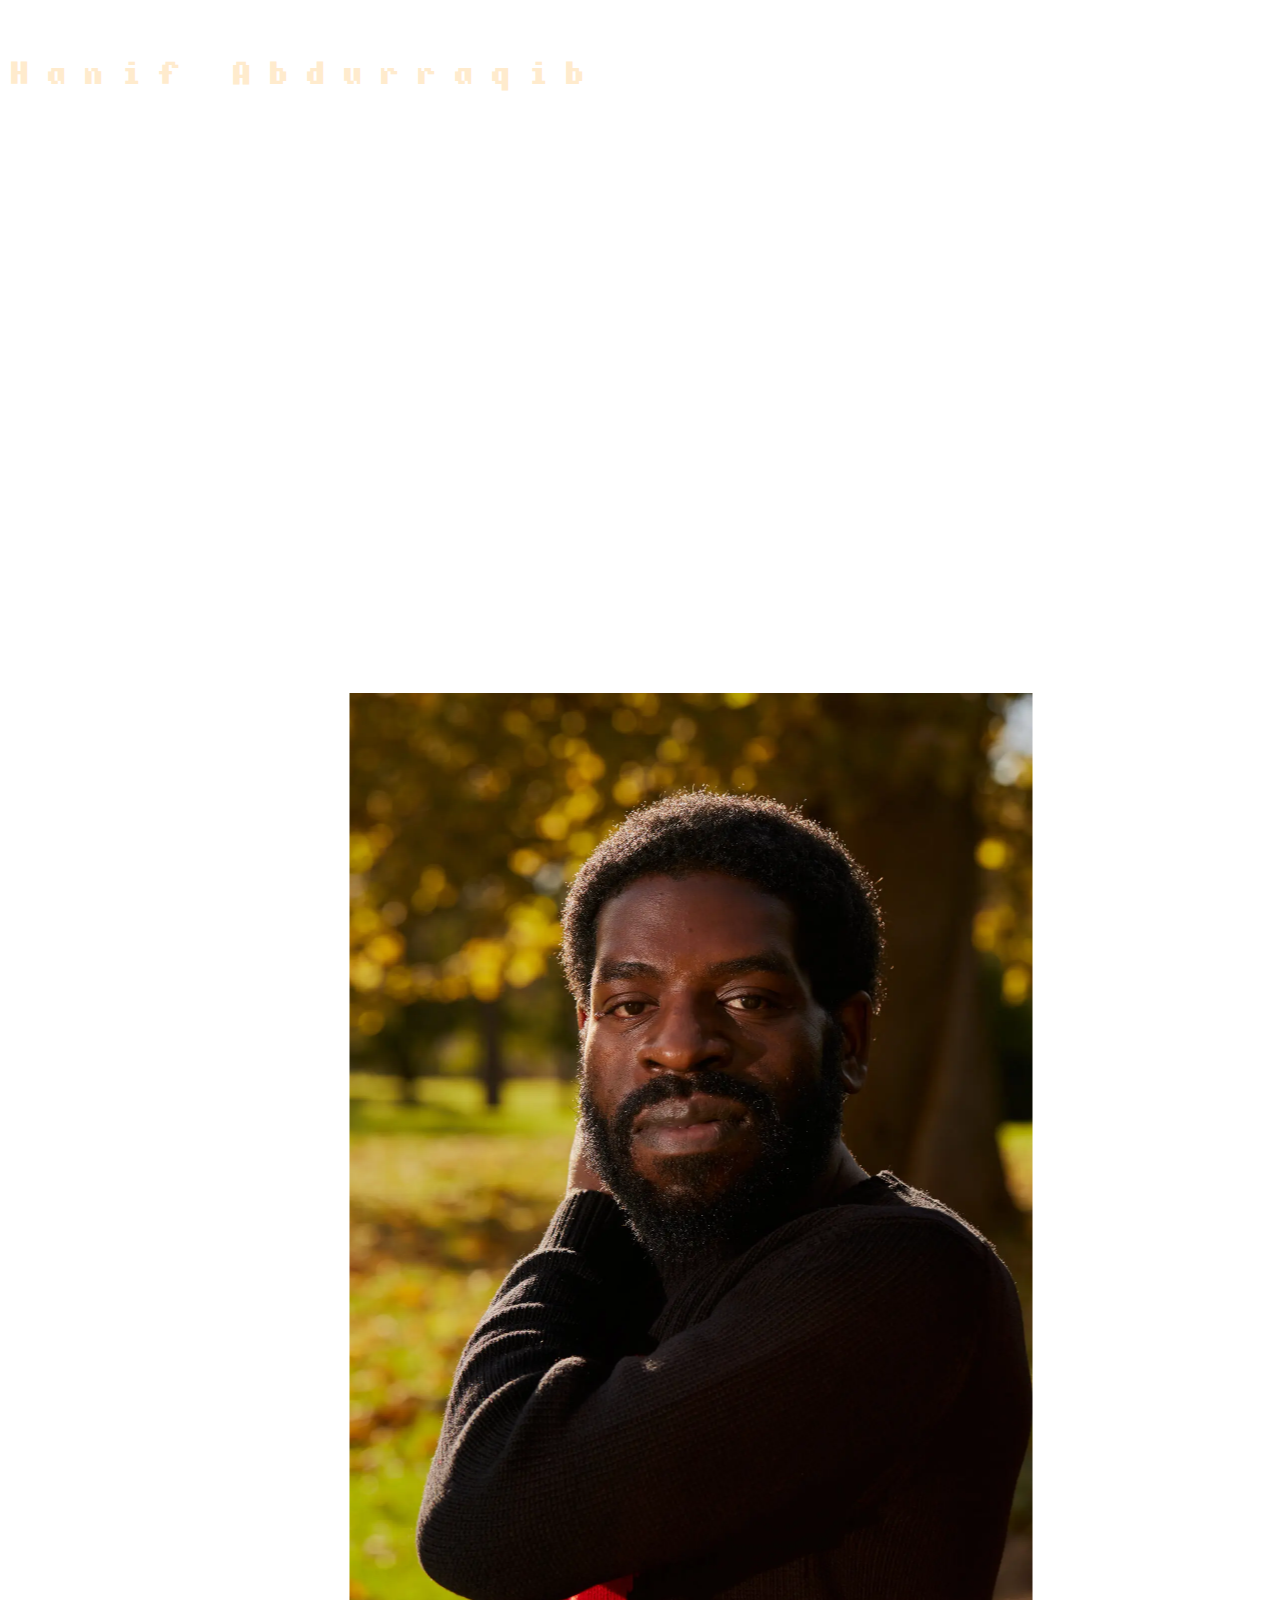
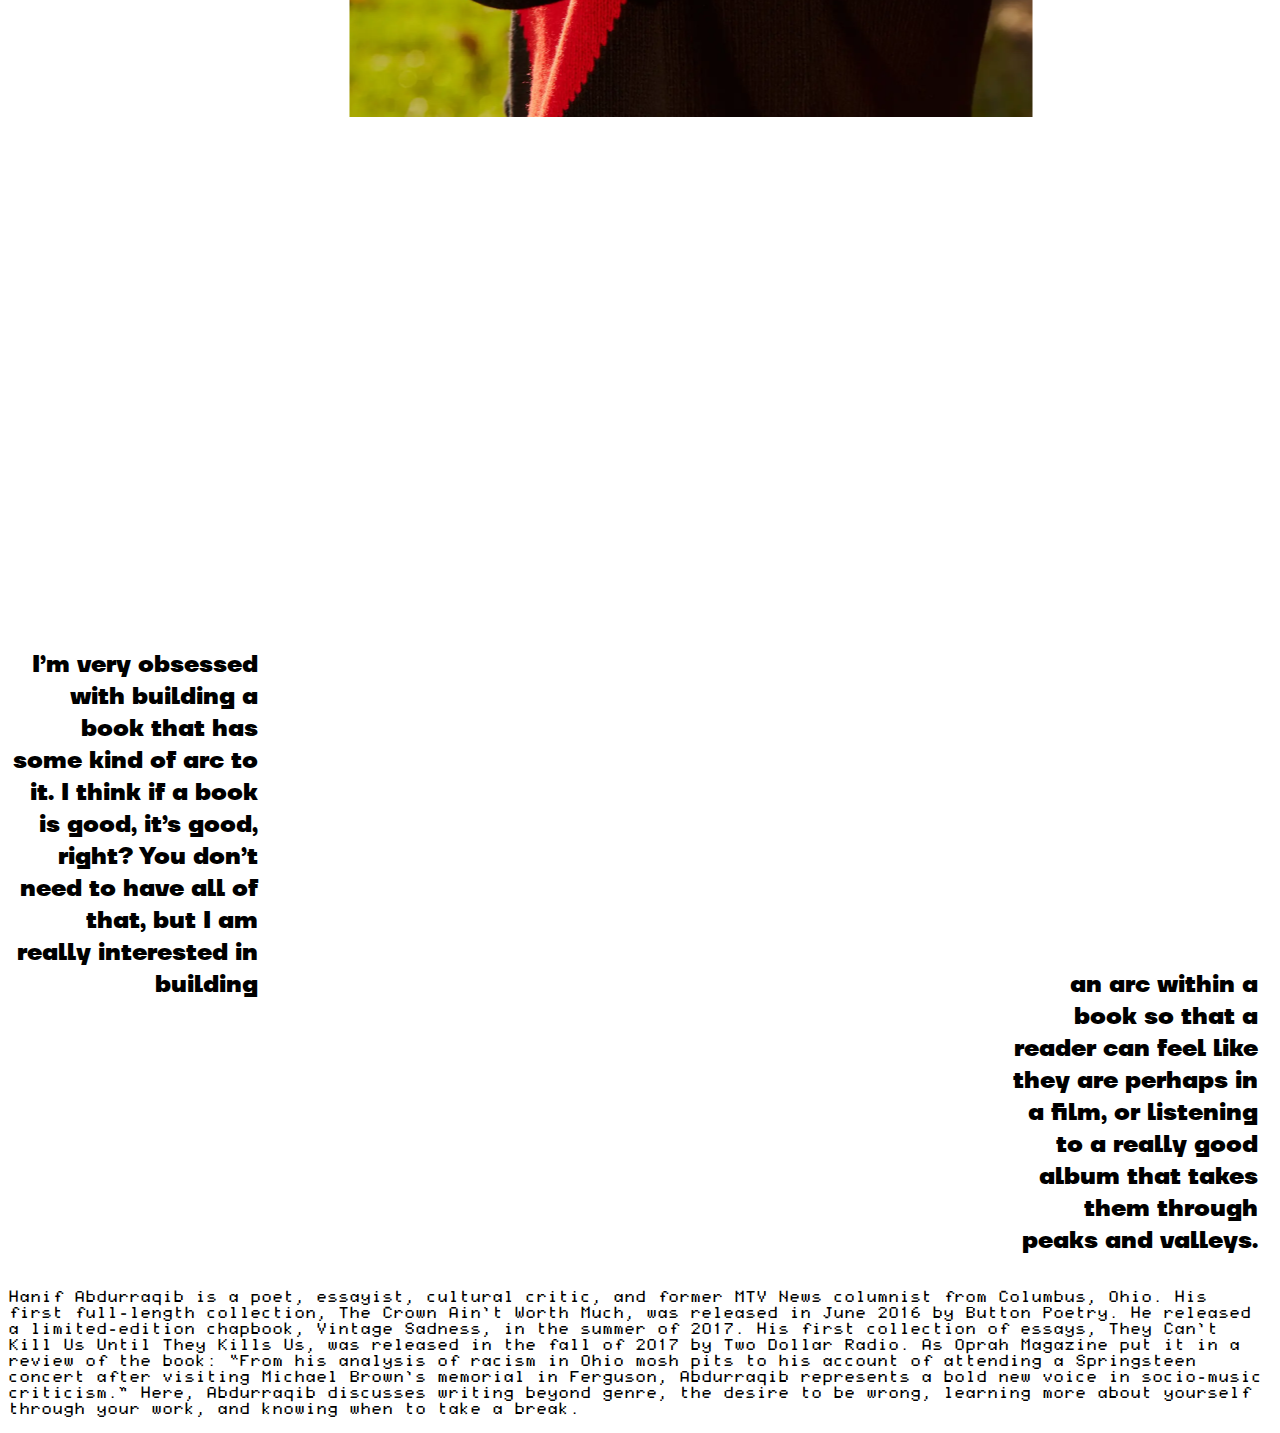
==== abouthanif.html @ cfe7bc78 "new about hanif page" ====
<html>
    <link rel="stylesheet" href="styles.css">
<style>

@font-face {
    font-family: ft88;
    src: url(fonts/FT88-Regular.otf);
}
@font-face {
    font-family: ft88bold;
    src: url(fonts/FT88-Bold.otf);
}
@font-face {
    font-family: ttfirs;
    src: url(fonts/TT\ Firs\ Neue\ Trial\ ExtraBold.ttf);
}
h1{letter-spacing: 15px;}

.header {
  background-color: palegoldenrod;
  text-align: center;
  padding: 20px;
}


</style>

<body>


    <h1 style="font-family: ft88bold; padding-top: 50px; padding-bottom: 70px; " >Hanif Abdurraqib</h1>
    <img src="images/hanif_nytimes_briankaiser.jpg" alt="Hanif" style="scale: 50%;">


    <h2 style=" font-family: ttfirs; text-align: right;" >I’m very obsessed with building a book that has some kind of arc to it. I think if a book is good, it’s good, right? You don’t need to have all of that, but I am really interested in building </h2>



    <h2 style=" font-family: ttfirs; text-align: right; padding-left: 1000px;">an arc within a book so that a reader can feel like they are perhaps in a film, or listening to a really good album that takes them through peaks and valleys.</h2>

    <p style="font-family: ft88;">Hanif Abdurraqib is a poet, essayist, cultural critic, and former MTV News columnist from Columbus, Ohio. His first full-length collection, The Crown Ain’t Worth Much, was released in June 2016 by Button Poetry. He released a limited-edition chapbook, Vintage Sadness, in the summer of 2017. His first collection of essays, They Can’t Kill Us Until They Kills Us, was released in the fall of 2017 by Two Dollar Radio. As Oprah Magazine put it in a review of the book: “From his analysis of racism in Ohio mosh pits to his account of attending a Springsteen concert after visiting Michael Brown’s memorial in Ferguson, Abdurraqib represents a bold new voice in socio-music criticism.” Here, Abdurraqib discusses writing beyond genre, the desire to be wrong, learning more about yourself through your work, and knowing when to take a break.
    </p>

  

</body></html>
---- styles.css ----
@font-face {
    font-family: funfonttrial;
    src: url(fonts/FT88-Regular.otf);
}
h1{color: blanchedalmond;
}
h2{width: 250px; height: 300px;}

body{text-justify: newspaper;}
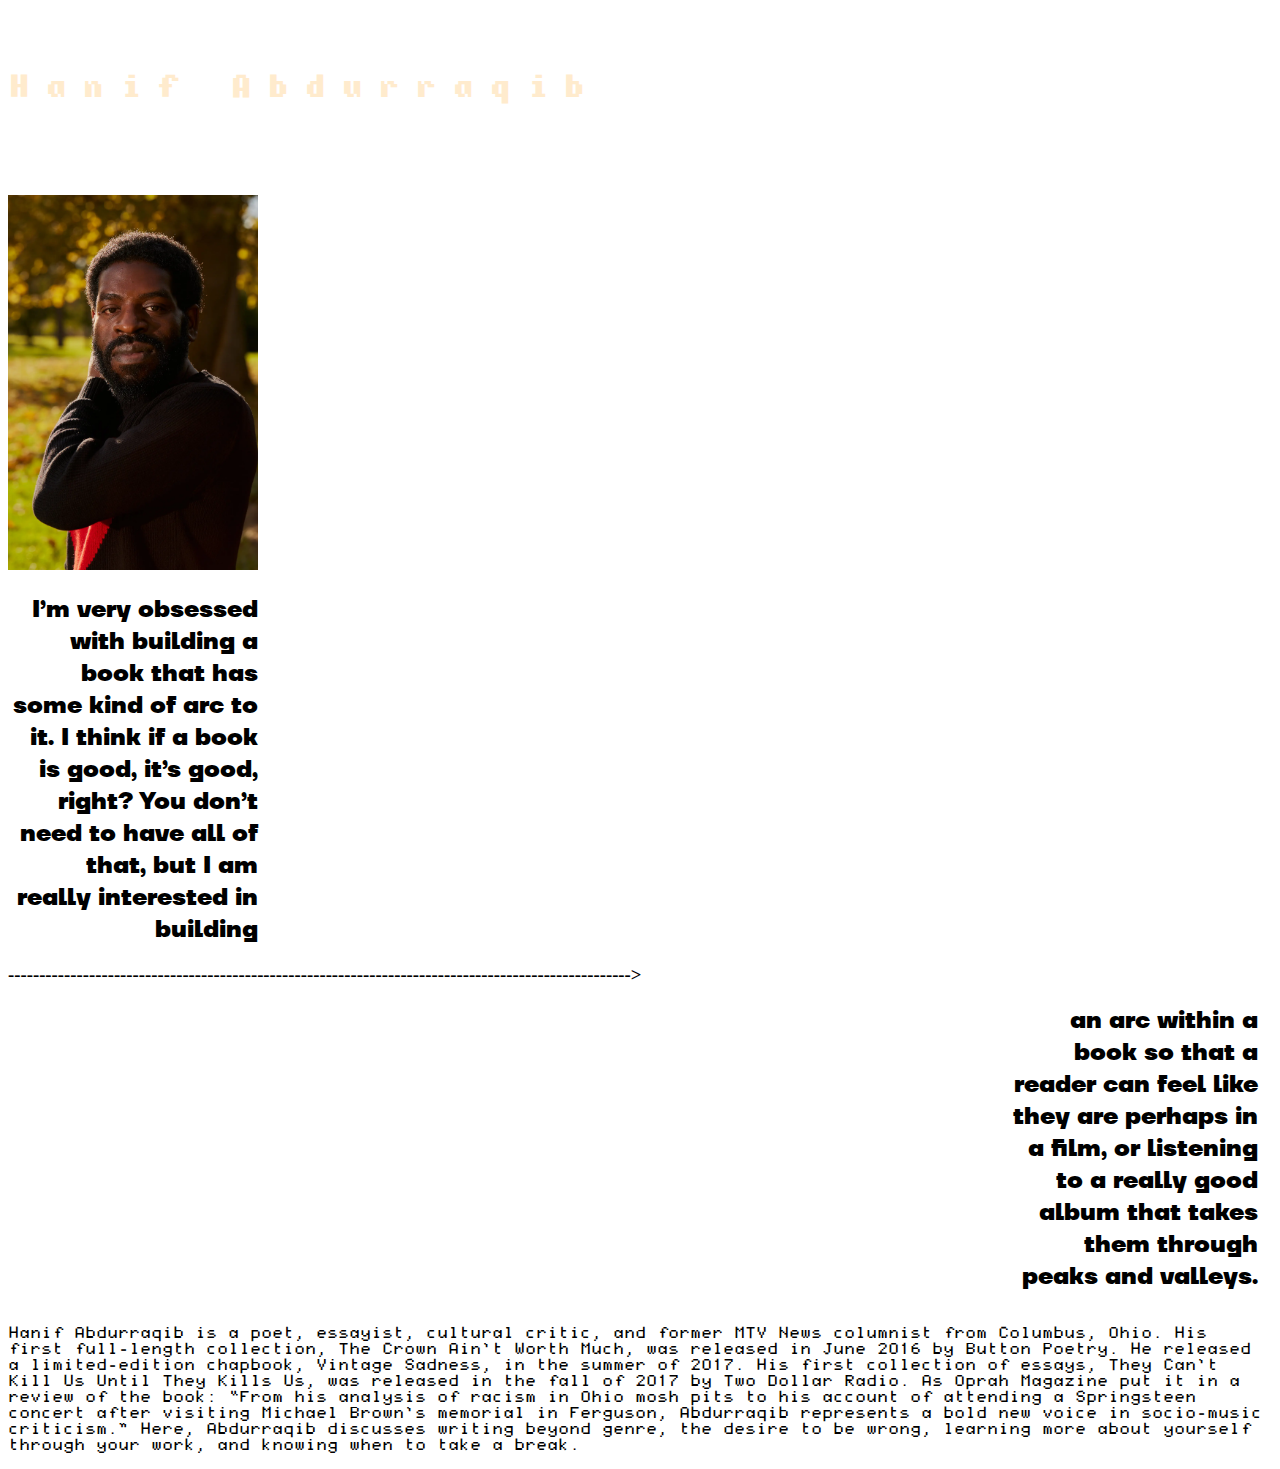
==== commit f8bd6bb8: "zine done no css changes made yet" ====
--- a/abouthanif.html
+++ b/abouthanif.html
@@ -1,38 +1,47 @@
-<html>
+<!DOCTYPE html>
+<html lang="en">
+<head>
+
+    </style>
+    <meta charset="UTF-8">
+    <meta http-equiv="X-UA-Compatible" content="IE=edge">
+    <meta name="viewport" content="width=device-width, initial-scale=1.0">
+    <title>Document</title>
     <link rel="stylesheet" href="styles.css">
-<style>
-
-@font-face {
-    font-family: ft88;
-    src: url(fonts/FT88-Regular.otf);
-}
-@font-face {
-    font-family: ft88bold;
-    src: url(fonts/FT88-Bold.otf);
-}
-@font-face {
-    font-family: ttfirs;
-    src: url(fonts/TT\ Firs\ Neue\ Trial\ ExtraBold.ttf);
-}
-h1{letter-spacing: 15px;}
-
-.header {
-  background-color: palegoldenrod;
-  text-align: center;
-  padding: 20px;
-}
-
-
+    <style>
+    
+    @font-face {
+        font-family: ft88;
+        src: url(fonts/FT88-Regular.otf);
+    }
+    @font-face {
+        font-family: ft88bold;
+        src: url(fonts/FT88-Bold.otf);
+    }
+    @font-face {
+        font-family: ttfirs;
+        src: url(fonts/TT\ Firs\ Neue\ Trial\ ExtraBold.ttf);
+    }
+    h1{letter-spacing: 15px;}
+    
+    .header {
+      background-color: palegoldenrod;
+      text-align: center;
+      padding: 20px;
+    }
+    
 </style>
-
+</head>
 <body>
-
-
+    
     <h1 style="font-family: ft88bold; padding-top: 50px; padding-bottom: 70px; " >Hanif Abdurraqib</h1>
-    <img src="images/hanif_nytimes_briankaiser.jpg" alt="Hanif" style="scale: 50%;">
+    <img src="images/hanif_nytimes_briankaiser.jpg" alt="Hanif" style="width: 250px;">
 
 
     <h2 style=" font-family: ttfirs; text-align: right;" >I’m very obsessed with building a book that has some kind of arc to it. I think if a book is good, it’s good, right? You don’t need to have all of that, but I am really interested in building </h2>
+    
+
+    <h3 style="padding-top: 50px;">----------------------------------------------------------------------------------------------------> </h3>
 
 
 
@@ -42,5 +51,7 @@
     </p>
 
   
+</body>
+</html>
 
-</body></html>+
--- a/styles.css
+++ b/styles.css
@@ -7,4 +7,10 @@
 }
 h2{width: 250px; height: 300px;}
 
-body{text-justify: newspaper;}+body{text-justify: newspaper;}
+
+a:link {
+    color: green;
+    background-color: transparent;
+    text-decoration: none;
+  }